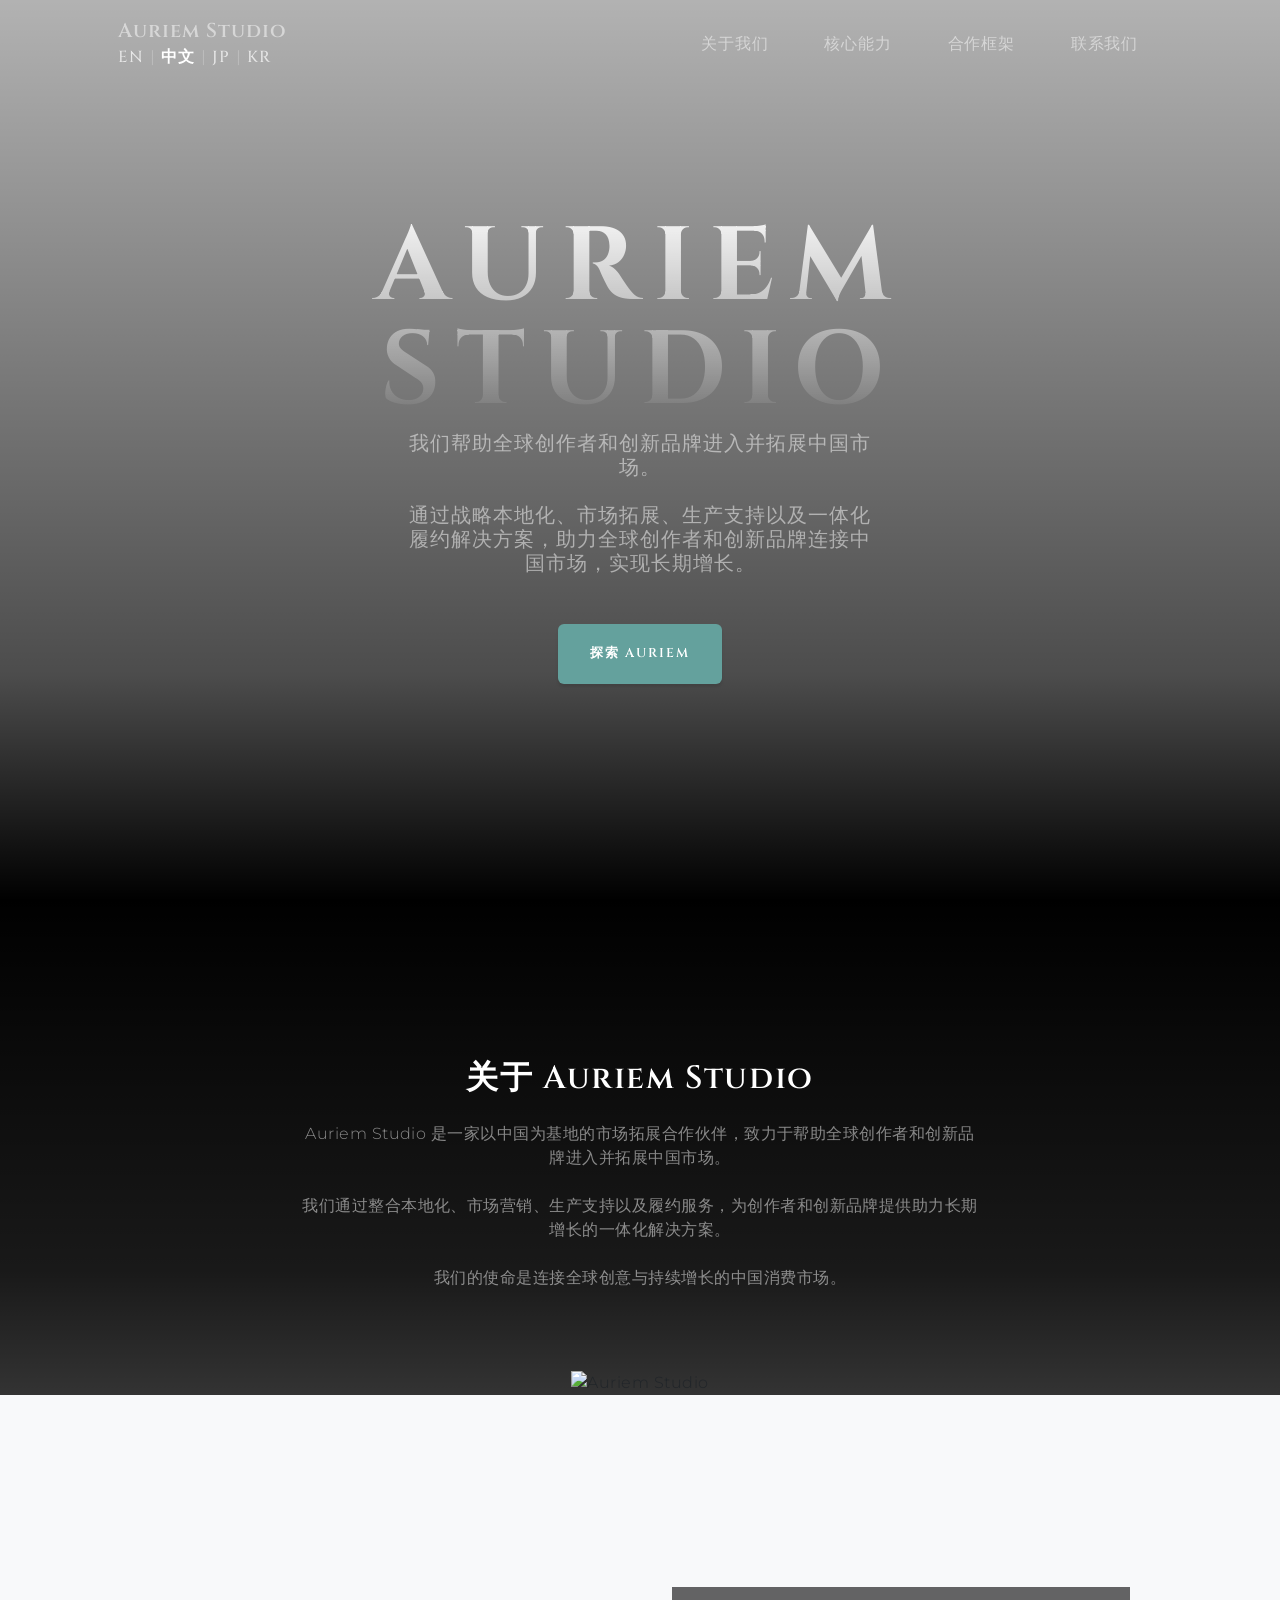
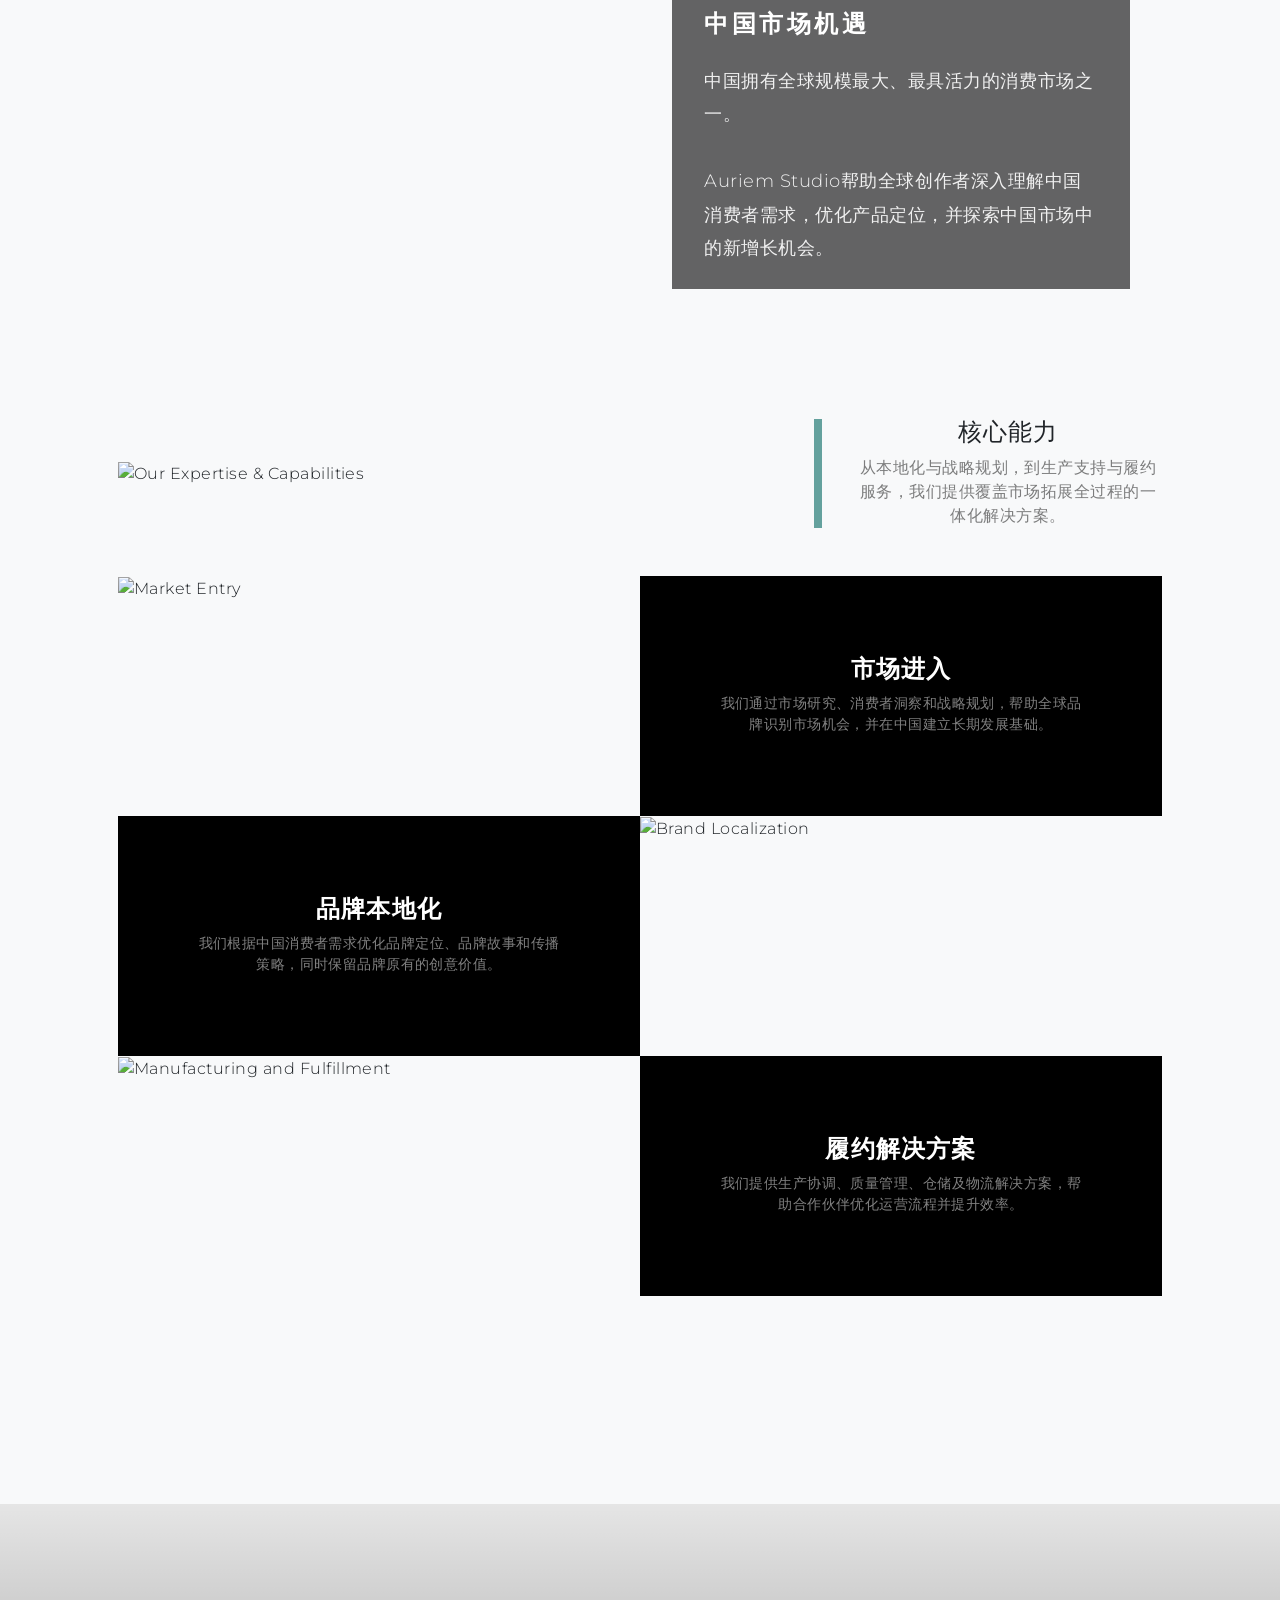
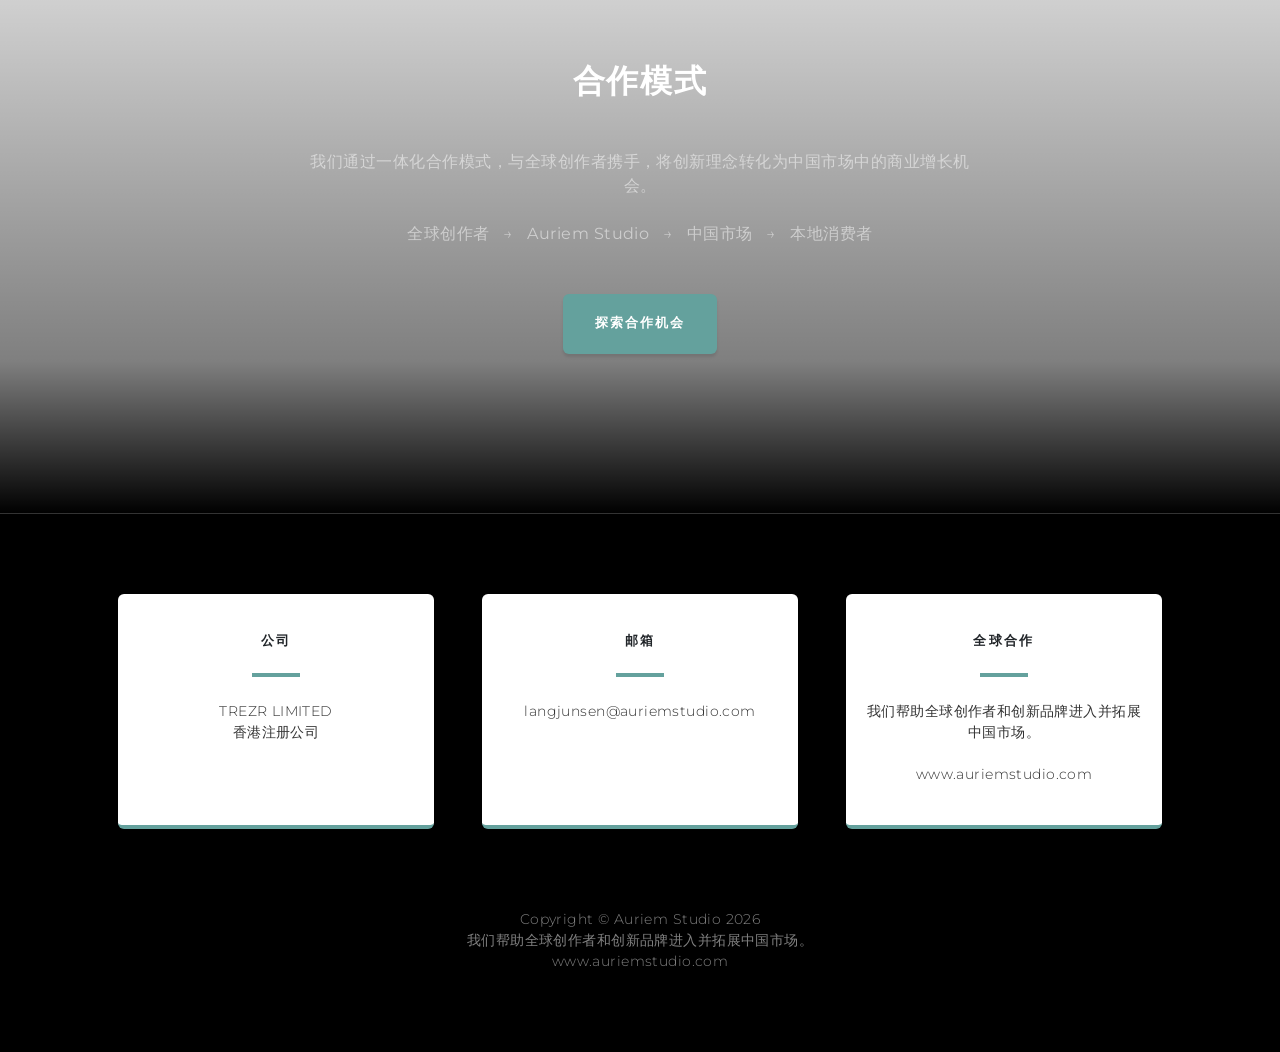
==== cn.html @ b7d70f22 "Add files via upload" ====
<!DOCTYPE html>
<html lang="zh-CN">

<head>
    <meta charset="utf-8" />
    <meta name="viewport" content="width=device-width, initial-scale=1, shrink-to-fit=no" />
    <meta name="description" content="Auriem Studio - 我们帮助全球创作者和创新品牌进入并拓展中国市场。" />
    <meta name="author" content="Auriem Studio" />
    <title>Auriem Studio | 我们帮助全球创作者和创新品牌进入并拓展中国市场。</title>
    <link rel="icon" type="image/x-icon" href="assets/favicon.ico" />

    <!-- Font Awesome -->
    <script src="https://use.fontawesome.com/releases/v6.3.0/js/all.js" crossorigin="anonymous"></script>

    <!-- Google Fonts -->
    <link href="https://fonts.googleapis.com/css2?family=Montserrat:wght@300;400;500;600;700&family=Cinzel:wght@400;500;600;700;800;900&display=swap" rel="stylesheet">

    <!-- Core theme CSS + 所有自定义样式（由 styles.css 完全接管） -->
    <link href="css/styles.css" rel="stylesheet" />

</head>

<body id="page-top">

    <!-- Navigation -->
    <nav class="navbar navbar-expand-lg navbar-light fixed-top" id="mainNav">
        <div class="container px-4 px-lg-5" style="display:flex; flex-direction:row; flex-wrap:wrap; align-items:center; justify-content:space-between; width:100%;">
            <div style="display:flex; flex-direction:column; align-items:flex-start; padding:0; margin:0;">
                <a class="navbar-brand" href="#page-top" style="padding:0; margin:0; line-height:1.2;">
                    Auriem Studio
                </a>

                <div class="language-switch" style="display:flex; align-items:center; gap:6px; padding:0; margin:0; margin-top:2px;">
                    <a href="index.html" style="padding:0; margin:0;">EN</a>
                    <span style="padding:0; margin:0;">|</span>
                    <a href="cn.html" class="active" style="padding:0; margin:0;">中文</a>
                    <span style="padding:0; margin:0;">|</span>
                    <a href="jp.html" style="padding:0; margin:0;">JP</a>
                    <span style="padding:0; margin:0;">|</span>
                    <a href="kr.html" style="padding:0; margin:0;">KR</a>
                </div>
            </div>

            <button class="navbar-toggler" type="button" data-bs-toggle="collapse" data-bs-target="#navbarResponsive"
            aria-controls="navbarResponsive" aria-expanded="false" aria-label="切换导航">
            菜单 <i class="fas fa-bars"></i>
            </button>

            <div class="collapse navbar-collapse" id="navbarResponsive" style="flex-grow:0;">
                <ul class="navbar-nav" style="display:flex; flex-direction:row; align-items:center; gap:0.5rem; margin:0; padding:0; list-style:none;">
                    <li class="nav-item"><a class="nav-link" href="#about">关于我们</a></li>
                    <li class="nav-item"><a class="nav-link" href="#projects">核心能力</a></li>
                    <li class="nav-item"><a class="nav-link" href="#signup">合作框架</a></li>
                    <li class="nav-item"><a class="nav-link" href="#contact">联系我们</a></li>
                </ul>
            </div>
        </div>
    </nav>


    <!-- Masthead -->
    <header class="masthead">
        <div class="container px-4 px-lg-5 d-flex h-100 align-items-center justify-content-center">
            <div class="d-flex justify-content-center">
                <div class="text-center">

                    <h1 class="mx-auto my-0 text-uppercase">
                        Auriem Studio
                    </h1>

                    <h2 class="text-white-50 mx-auto mt-2 mb-5">

                        我们帮助全球创作者和创新品牌进入并拓展中国市场。

                        <br><br>

                        通过战略本地化、市场拓展、生产支持以及一体化履约解决方案，助力全球创作者和创新品牌连接中国市场，实现长期增长。

                    </h2>


                    <a class="btn btn-primary" href="#about">
                        探索 AURIEM
                    </a>

                </div>
            </div>
        </div>
    </header>


    <!-- About Auriem Studio -->

    <section class="about-section text-center" id="about">

        <div class="container px-4 px-lg-5">

            <div class="row gx-4 gx-lg-5 justify-content-center">

                <div class="col-lg-8">

                    <h2 class="text-white mb-4">
                        关于 Auriem Studio
                    </h2>


                    <p class="text-white-50">

                        Auriem Studio 是一家以中国为基地的市场拓展合作伙伴，致力于帮助全球创作者和创新品牌进入并拓展中国市场。

                        <br><br>

                        我们通过整合本地化、市场营销、生产支持以及履约服务，为创作者和创新品牌提供助力长期增长的一体化解决方案。

                        <br><br>

                        我们的使命是连接全球创意与持续增长的中国消费市场。

                    </p>

                </div>

            </div>


            <img class="img-fluid" src="assets/img/ipad.png" alt="Auriem Studio" />

        </div>

    </section><!-- China Market Opportunity -->

<section class="projects-section bg-light" id="china-opportunity">
    <div class="container px-4 px-lg-5">

        <div class="row gx-0 mb-5 mb-lg-0 justify-content-center">

            <div class="col-lg-6">
                <!-- 留空 -->
            </div>

            <div class="col-lg-6" style="background:transparent !important; display:flex; justify-content:flex-start; align-items:flex-start;">

                <div style="display:inline-block; width:auto; max-width:100%; background:rgba(0,0,0,0.6); padding:1.5rem 2rem; text-align:left; margin:0;">

                    <h4 style="color:#fff; font-family:'Cinzel',serif; font-weight:600; letter-spacing:0.15em; margin-bottom:1.5rem; text-align:left;">
                        中国市场机遇
                    </h4>


                    <p style="color:rgba(255,255,255,0.9); font-family:'Montserrat',sans-serif; font-weight:300; font-size:1.1rem; line-height:1.9; text-align:left; margin:0;">

                        中国拥有全球规模最大、最具活力的消费市场之一。

                        <br><br>

                        Auriem Studio帮助全球创作者深入理解中国消费者需求，优化产品定位，并探索中国市场中的新增长机会。

                    </p>

                </div>

            </div>

        </div>

    </div>
</section>



<!-- Our Expertise & Capabilities -->

<section class="projects-section bg-light" id="projects">

    <div class="container px-4 px-lg-5">


        <div class="row gx-0 mb-4 mb-lg-5 align-items-center">


            <div class="col-xl-8 col-lg-7">

                <img class="img-fluid mb-3 mb-lg-0" src="assets/img/diqiu.jpg" alt="Our Expertise &amp; Capabilities">

            </div>



            <div class="col-xl-4 col-lg-5">

                <div class="featured-text text-center text-lg-left">


                    <h4>
                        核心能力
                    </h4>


                    <p class="text-black-50 mb-0">

                        从本地化与战略规划，到生产支持与履约服务，我们提供覆盖市场拓展全过程的一体化解决方案。

                    </p>


                </div>

            </div>


        </div>





        <!-- Market Entry -->


        <div class="row gx-0 mb-5 mb-lg-0 justify-content-center">


            <div class="col-lg-6">

                <img class="img-fluid" src="assets/img/lianjie.jpg" alt="Market Entry">

            </div>



            <div class="col-lg-6">


                <div class="bg-black text-center h-100 project">


                    <div class="d-flex h-100">


                        <div class="project-text w-100 my-auto text-center text-lg-left">


                            <h4 class="text-white">
                                市场进入
                            </h4>



                            <p class="mb-0 text-white-50">

                                我们通过市场研究、消费者洞察和战略规划，帮助全球品牌识别市场机会，并在中国建立长期发展基础。

                            </p>



                        </div>


                    </div>


                </div>


            </div>


        </div>








        <!-- Brand Localization -->


        <div class="row gx-0 justify-content-center">


            <div class="col-lg-6">

                <img class="img-fluid" src="assets/img/beijing.jpg" alt="Brand Localization">

            </div>




            <div class="col-lg-6 order-lg-first">


                <div class="bg-black text-center h-100 project">


                    <div class="d-flex h-100">


                        <div class="project-text w-100 my-auto text-center text-lg-right">


                            <h4 class="text-white">

                                品牌本地化

                            </h4>



                            <p class="mb-0 text-white-50">

                                我们根据中国消费者需求优化品牌定位、品牌故事和传播策略，同时保留品牌原有的创意价值。

                            </p>



                        </div>


                    </div>


                </div>


            </div>


        </div>








        <!-- Manufacturing & Fulfillment -->


        <div class="row gx-0 mb-5 justify-content-center">


            <div class="col-lg-6">


                <img class="img-fluid" src="assets/img/tianjin.jpg" alt="Manufacturing and Fulfillment">


            </div>





            <div class="col-lg-6">


                <div class="bg-black text-center h-100 project">


                    <div class="d-flex h-100">


                        <div class="project-text w-100 my-auto text-center text-lg-left">


                            <h4 class="text-white">

                                履约解决方案

                            </h4>





                            <p class="mb-0 text-white-50">


                                我们提供生产协调、质量管理、仓储及物流解决方案，帮助合作伙伴优化运营流程并提升效率。


                            </p>



                        </div>


                    </div>


                </div>


            </div>


        </div>


    </div>


</section><!-- Partnership Framework -->

<section class="signup-section" id="signup">

    <div class="container px-4 px-lg-5">

        <div class="row gx-4 gx-lg-5">

            <div class="col-md-10 col-lg-8 mx-auto text-center">


                <i class="far fa-paper-plane fa-2x mb-2 text-white"></i>


                <h2 class="text-white mb-5">

                    合作模式

                </h2>




                <p class="text-white-50 mb-5">


                    我们通过一体化合作模式，与全球创作者携手，将创新理念转化为中国市场中的商业增长机会。


                    <br><br>



                    <strong>
                        全球创作者
                    </strong>


                    &nbsp; → &nbsp;


                    <strong>
                        Auriem Studio
                    </strong>


                    &nbsp; → &nbsp;


                    <strong>
                        中国市场
                    </strong>


                    &nbsp; → &nbsp;


                    <strong>
                        本地消费者
                    </strong>



                </p>






                <a class="btn btn-primary" href="mailto:langjunsen@auriemstudio.com">

                    探索合作机会

                </a>




            </div>


        </div>


    </div>


</section>









<!-- Contact -->

<section class="contact-section bg-black" id="contact">


    <div class="container px-4 px-lg-5">


        <div class="row gx-4 gx-lg-5">





            <div class="col-md-4 mb-3 mb-md-0">


                <div class="card py-4 h-100">


                    <div class="card-body text-center">


                        <i class="fas fa-building text-primary mb-2"></i>



                        <h4 class="text-uppercase m-0">

                            公司

                        </h4>



                        <hr class="my-4 mx-auto" />



                        <div class="small text-black-50">


                            TREZR LIMITED


                            <br>


                            香港注册公司


                        </div>



                    </div>


                </div>


            </div>








            <div class="col-md-4 mb-3 mb-md-0">


                <div class="card py-4 h-100">


                    <div class="card-body text-center">


                        <i class="fas fa-envelope text-primary mb-2"></i>



                        <h4 class="text-uppercase m-0">

                            邮箱

                        </h4>




                        <hr class="my-4 mx-auto" />




                        <div class="small text-black-50">


                            langjunsen@auriemstudio.com


                        </div>



                    </div>


                </div>


            </div>








            <div class="col-md-4 mb-3 mb-md-0">


                <div class="card py-4 h-100">


                    <div class="card-body text-center">


                        <i class="fas fa-globe text-primary mb-2"></i>




                        <h4 class="text-uppercase m-0">

                            全球合作

                        </h4>




                        <hr class="my-4 mx-auto" />




                        <div class="small text-black-50">


                            我们帮助全球创作者和创新品牌进入并拓展中国市场。


                            <br><br>


                            www.auriemstudio.com


                        </div>




                    </div>


                </div>


            </div>





        </div>


    </div>


</section>









<!-- Footer -->


<footer class="footer bg-black small text-center text-white-50">


    <div class="container px-4 px-lg-5">


        Copyright &copy; Auriem Studio 2026


        <br>


        我们帮助全球创作者和创新品牌进入并拓展中国市场。


        <br>


        www.auriemstudio.com


    </div>


</footer>









<!-- Bootstrap core JS -->


<script src="https://cdn.jsdelivr.net/npm/bootstrap@5.2.3/dist/js/bootstrap.bundle.min.js"></script>





<!-- Core theme JS -->


<script src="js/scripts.js"></script>





</body>

</html>
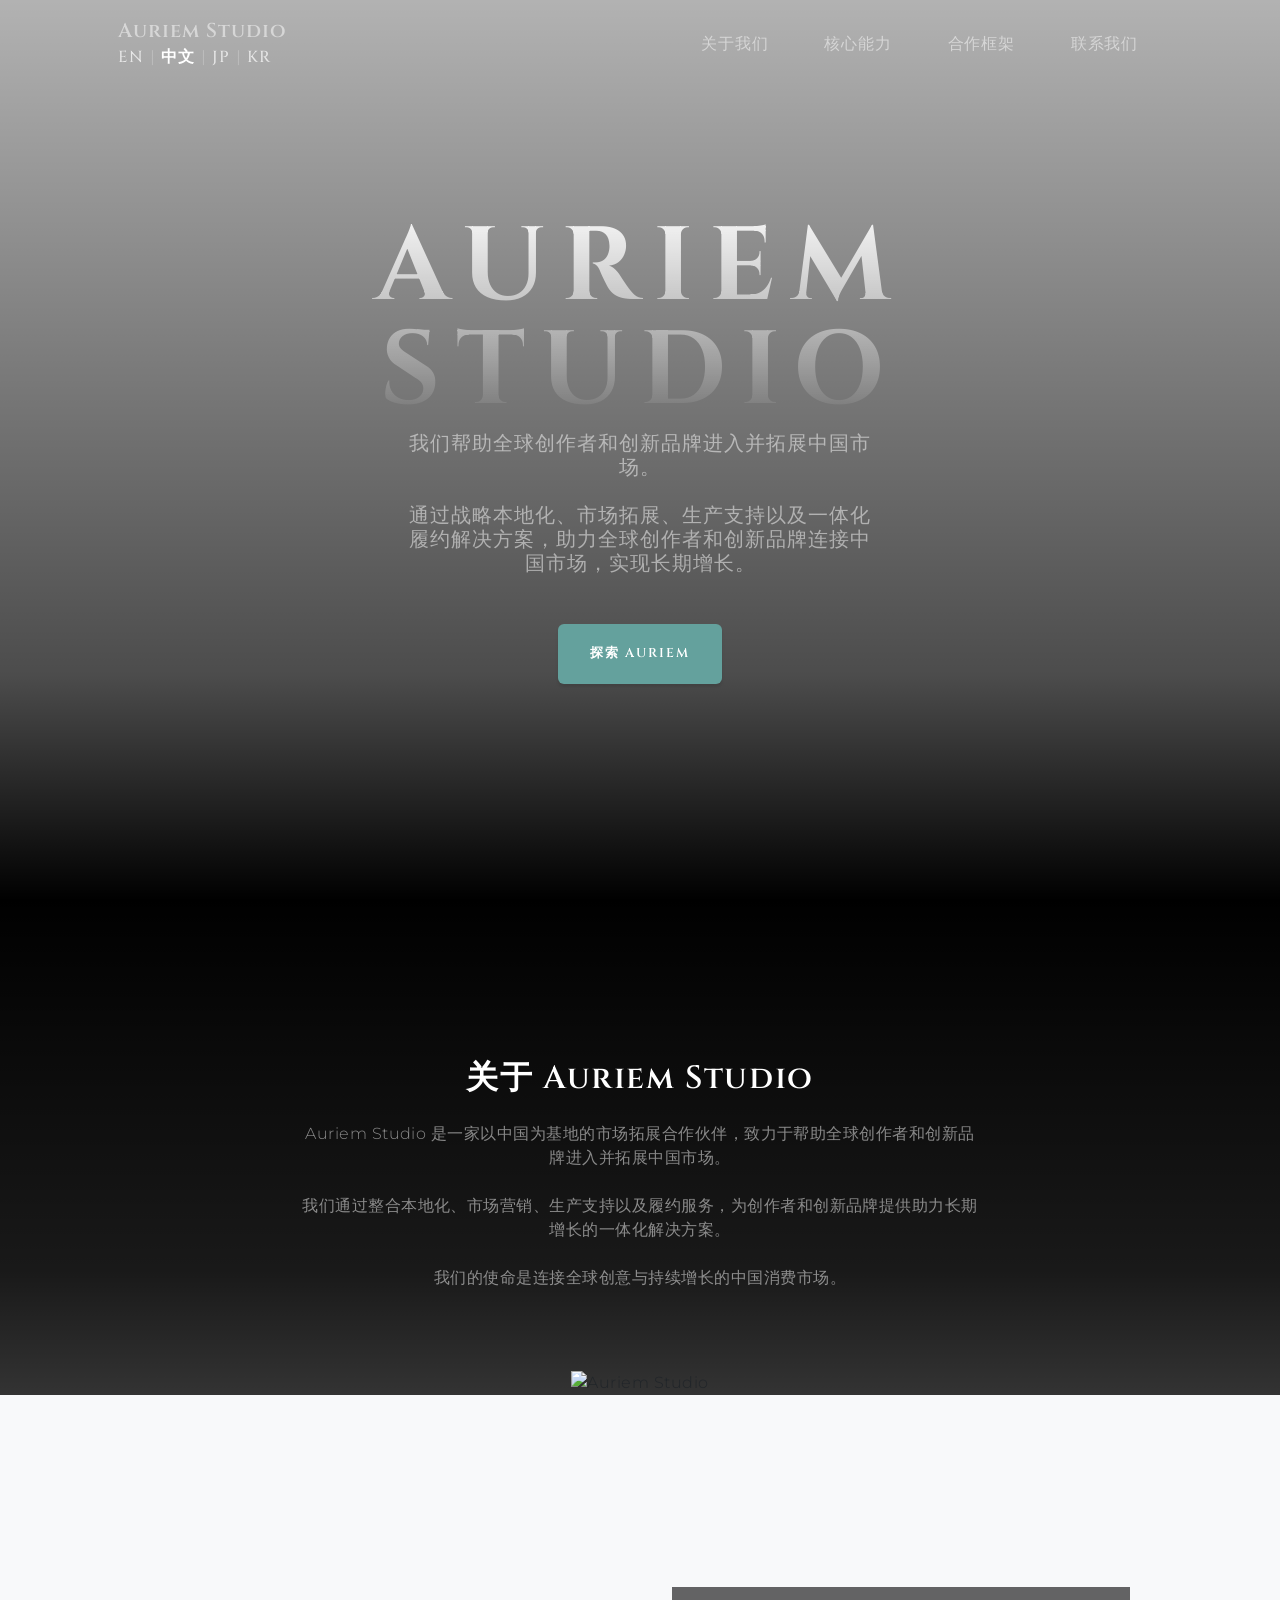
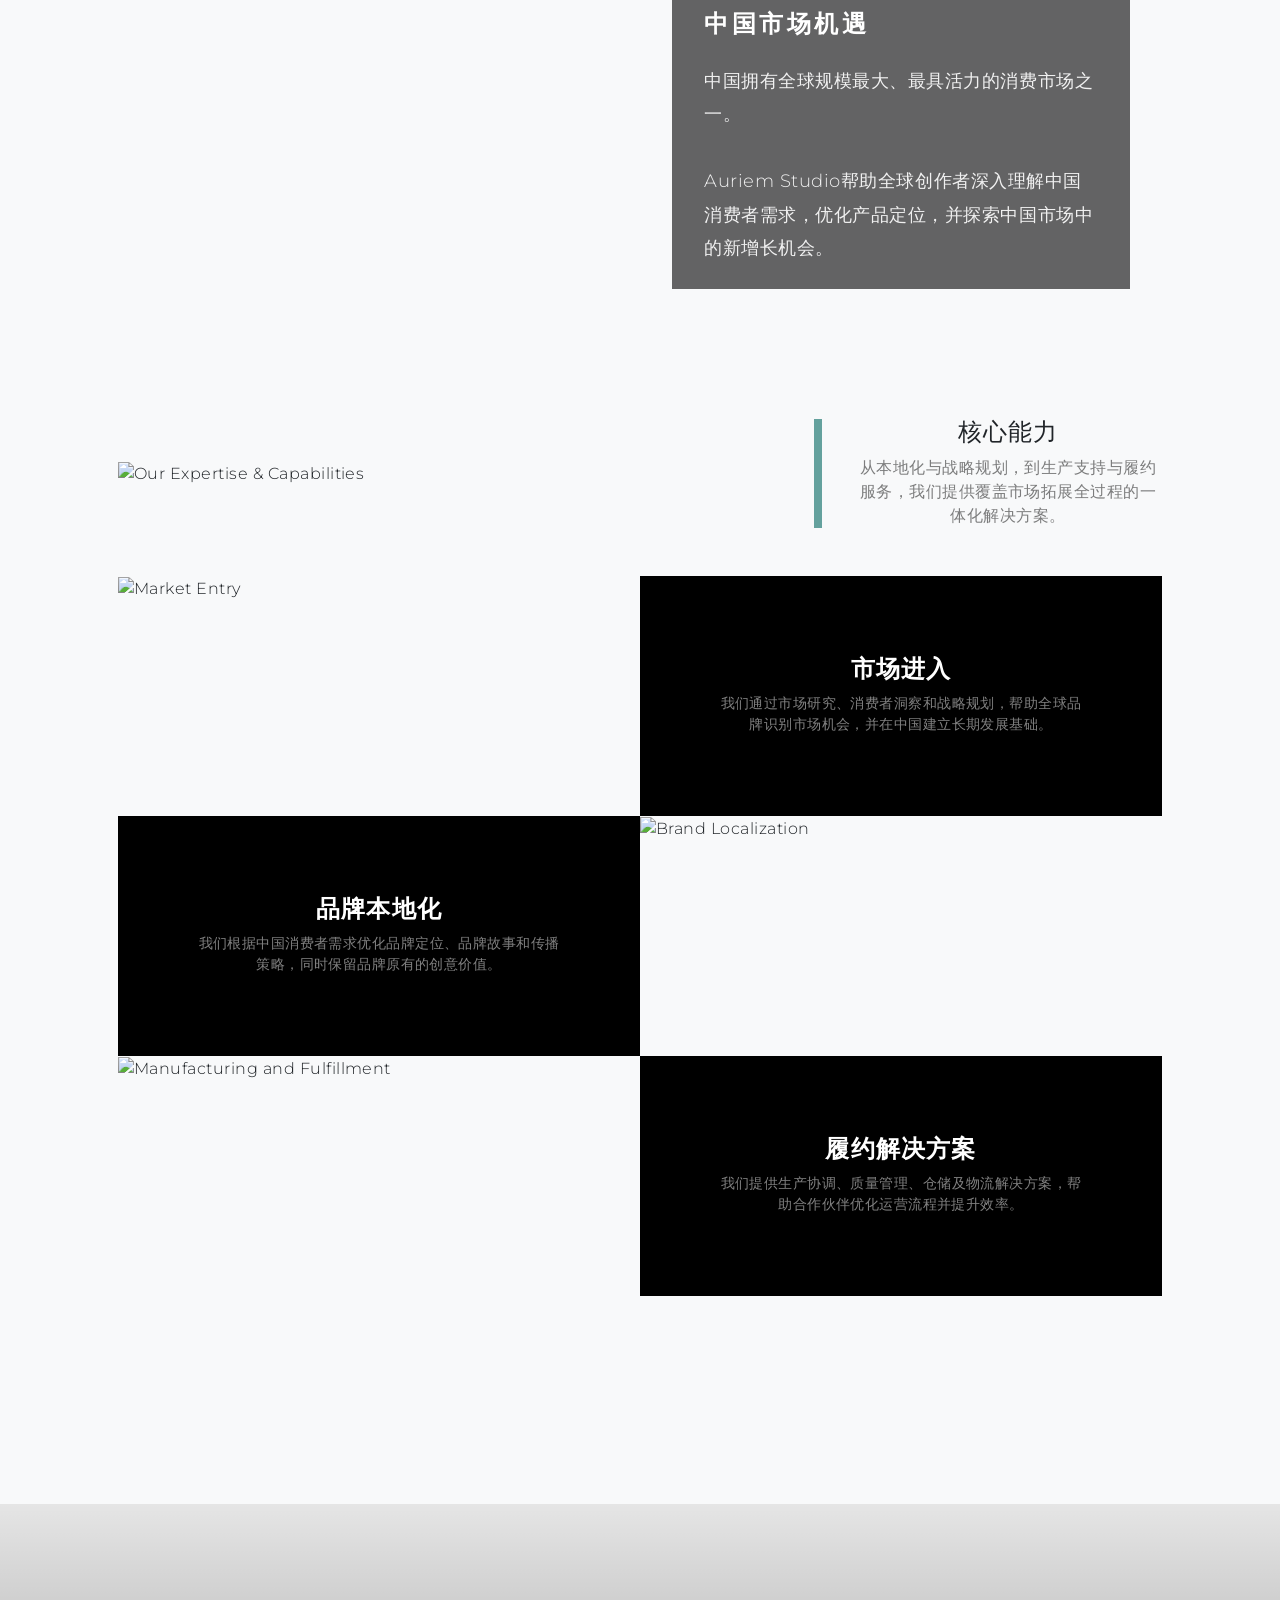
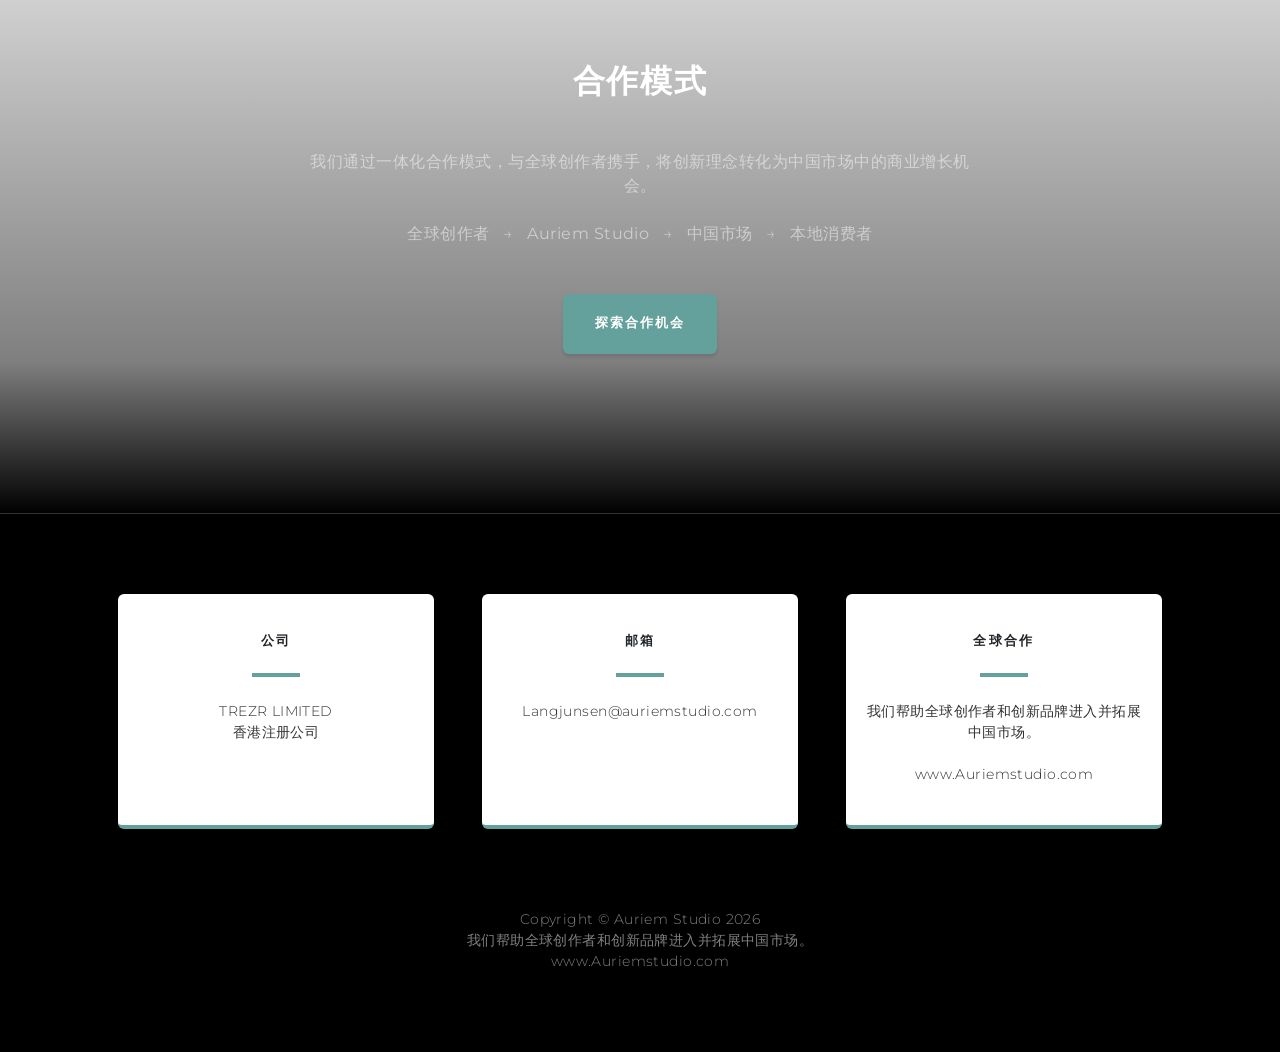
==== commit 8854530a: "Update cn.html" ====
--- a/cn.html
+++ b/cn.html
@@ -605,7 +605,7 @@
                         <div class="small text-black-50">
 
 
-                            langjunsen@auriemstudio.com
+                            Langjunsen@auriemstudio.com
 
 
                         </div>
@@ -664,7 +664,7 @@
                             <br><br>
 
 
-                            www.auriemstudio.com
+                            www.Auriemstudio.com
 
 
                         </div>
@@ -721,7 +721,7 @@
         <br>
 
 
-        www.auriemstudio.com
+        www.Auriemstudio.com
 
 
     </div>
@@ -757,4 +757,4 @@
 
 </body>
 
-</html>+</html>
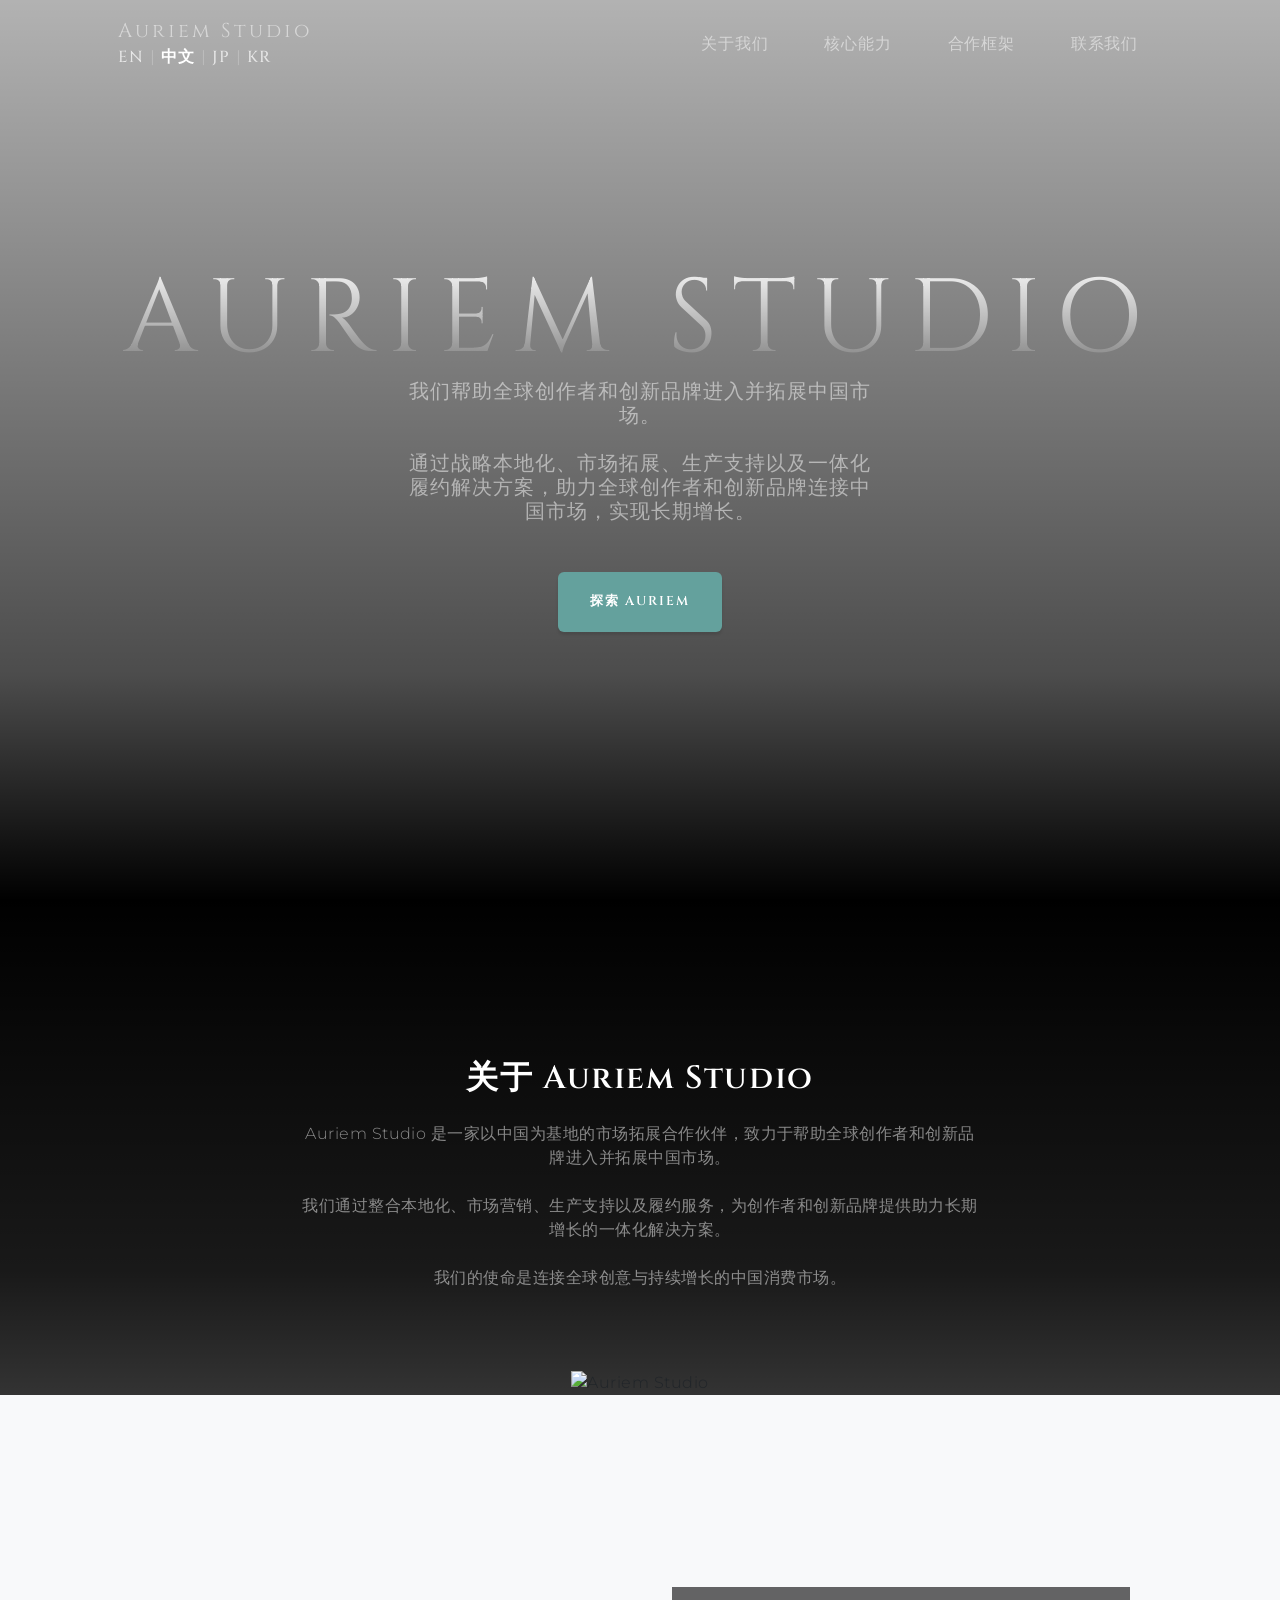
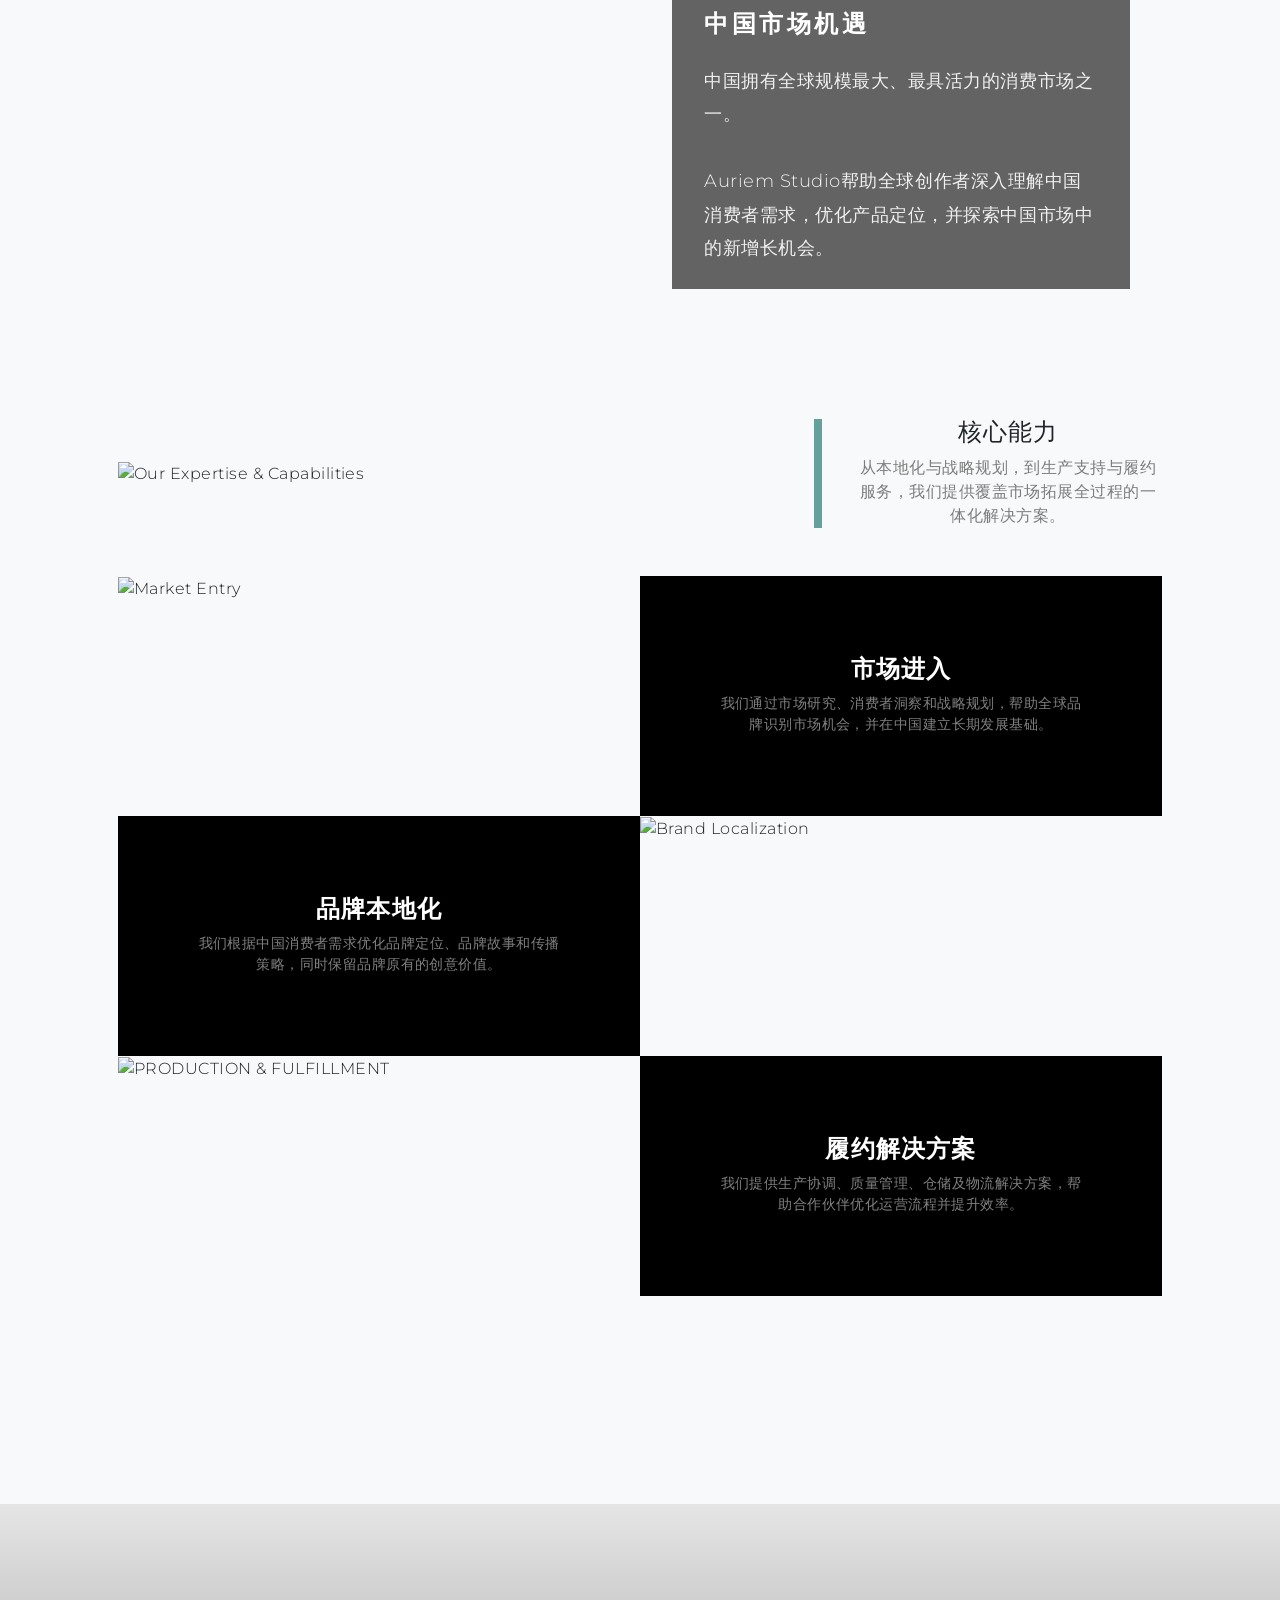
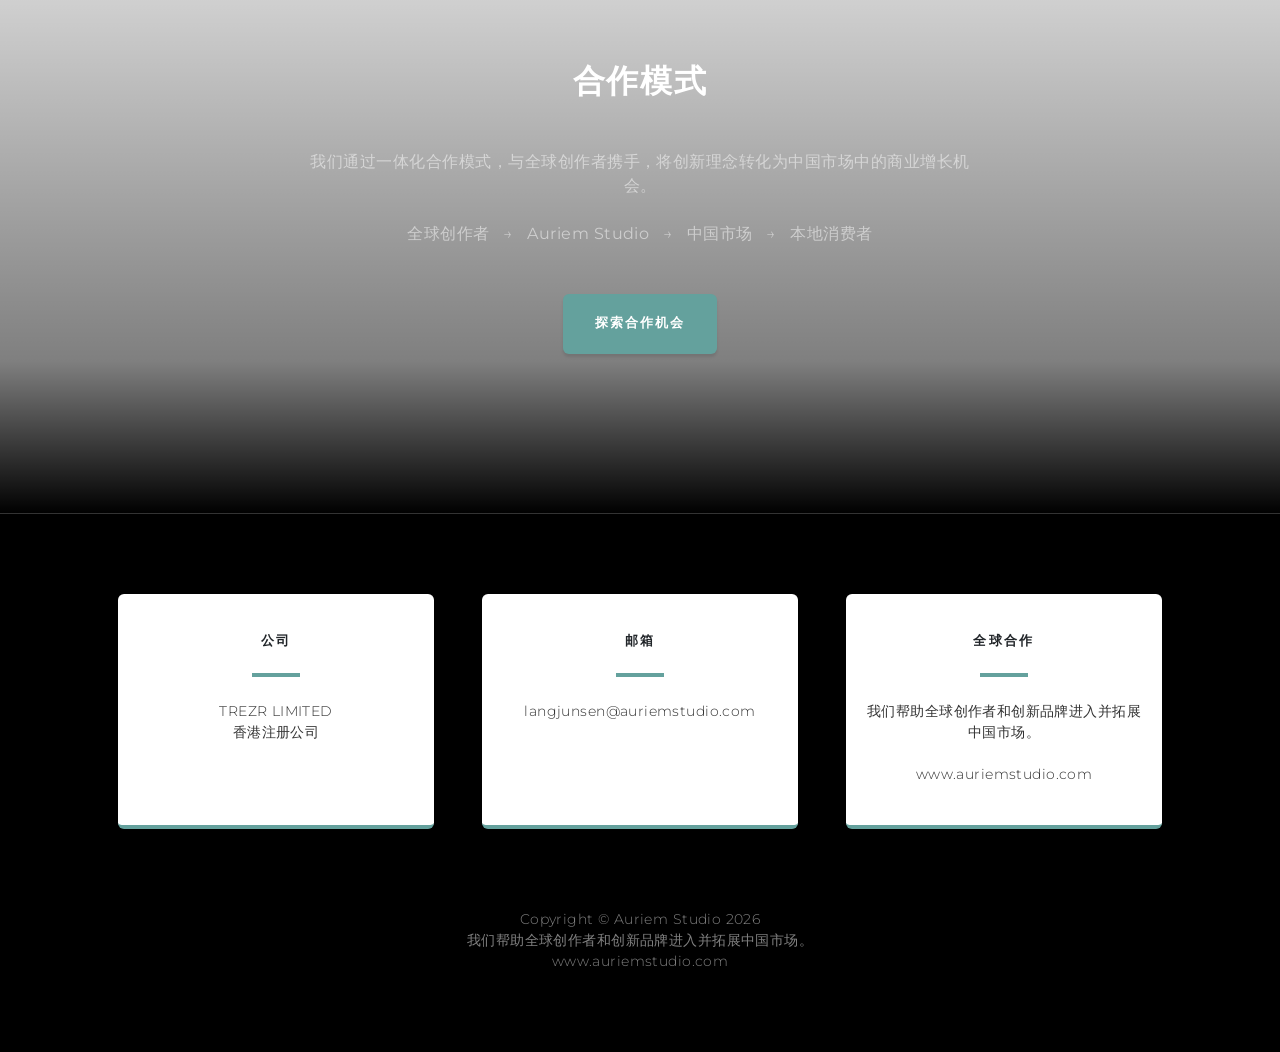
==== commit dd3234bc: "Add files via upload" ====
--- a/cn.html
+++ b/cn.html
@@ -339,7 +339,7 @@
 
 
 
-        <!-- Manufacturing & Fulfillment -->
+        <!-- PRODUCTION & FULFILLMENT -->
 
 
         <div class="row gx-0 mb-5 justify-content-center">
@@ -348,7 +348,7 @@
             <div class="col-lg-6">
 
 
-                <img class="img-fluid" src="assets/img/tianjin.jpg" alt="Manufacturing and Fulfillment">
+                <img class="img-fluid" src="assets/img/tianjin.jpg" alt="PRODUCTION & FULFILLMENT">
 
 
             </div>
@@ -605,7 +605,7 @@
                         <div class="small text-black-50">
 
 
-                            Langjunsen@auriemstudio.com
+                            langjunsen@auriemstudio.com
 
 
                         </div>
@@ -664,7 +664,7 @@
                             <br><br>
 
 
-                            www.Auriemstudio.com
+                            www.auriemstudio.com
 
 
                         </div>
@@ -721,7 +721,7 @@
         <br>
 
 
-        www.Auriemstudio.com
+        www.auriemstudio.com
 
 
     </div>
@@ -757,4 +757,4 @@
 
 </body>
 
-</html>
+</html>
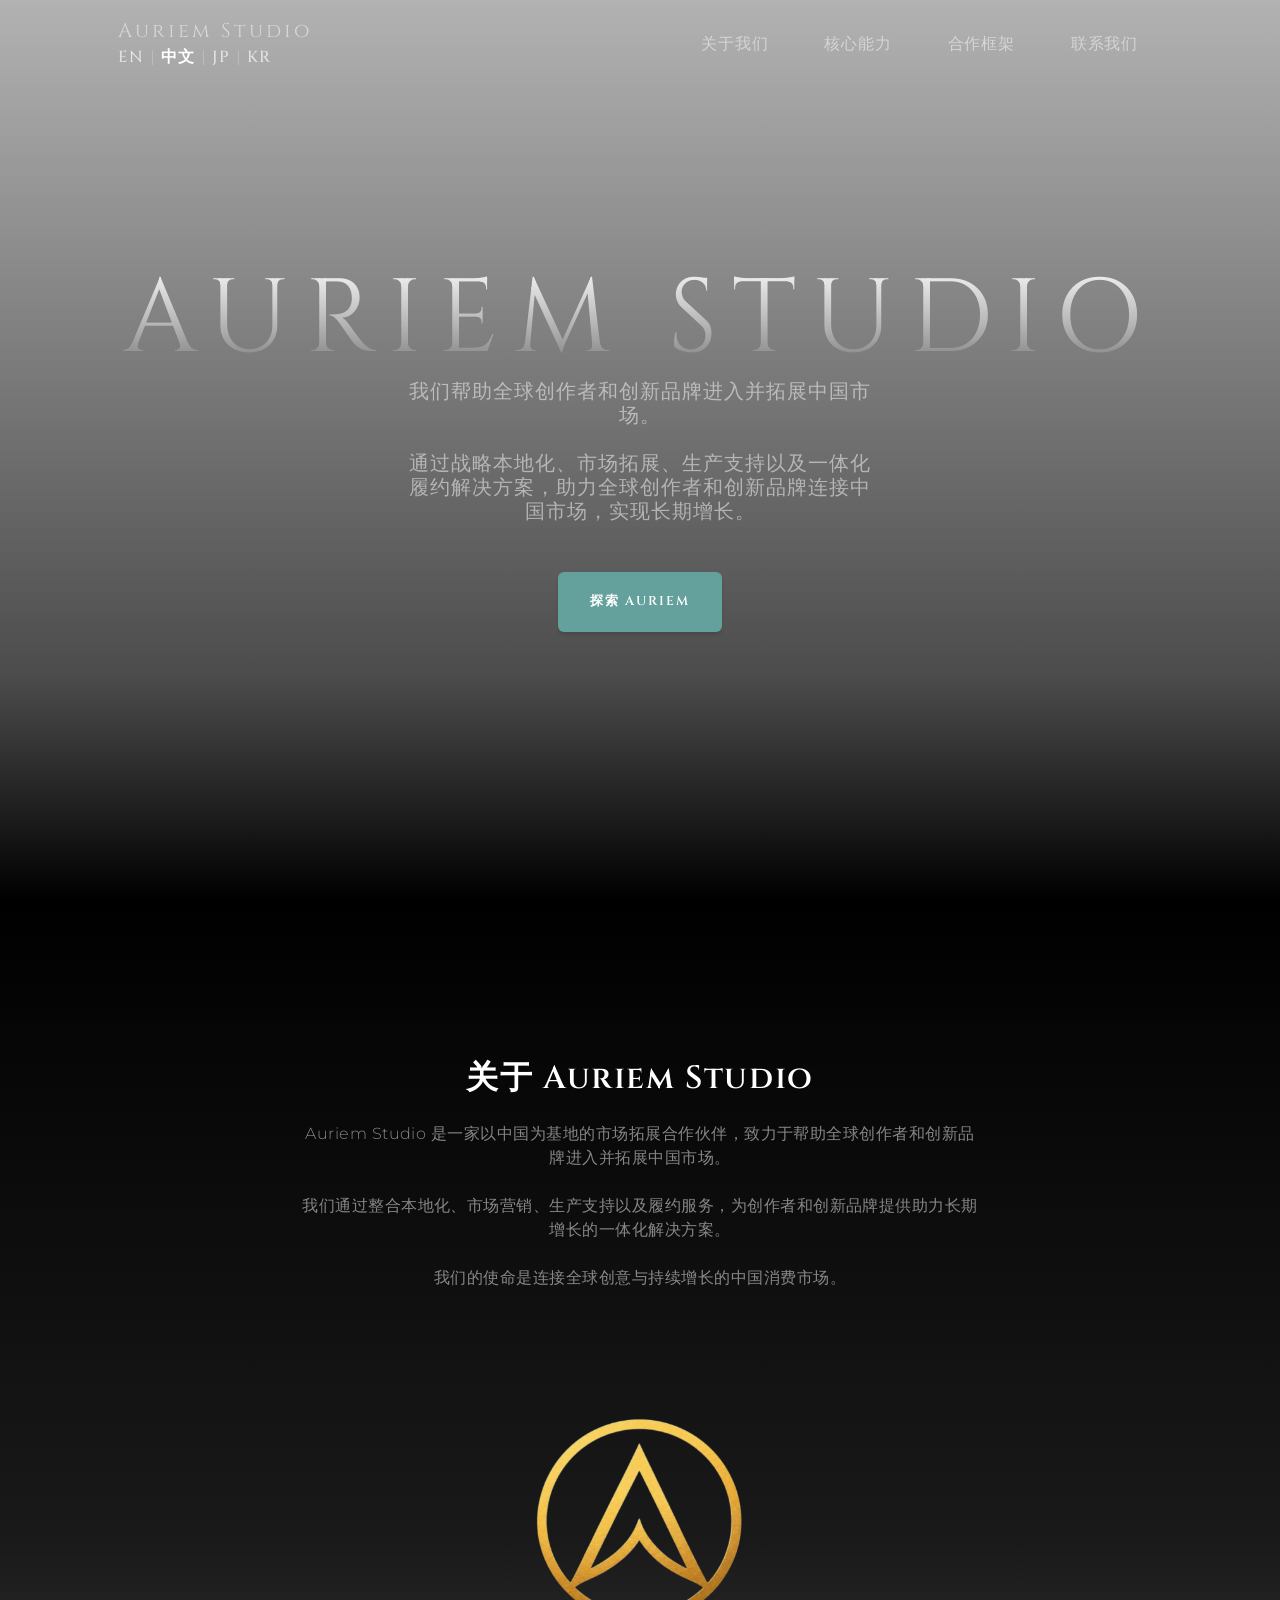
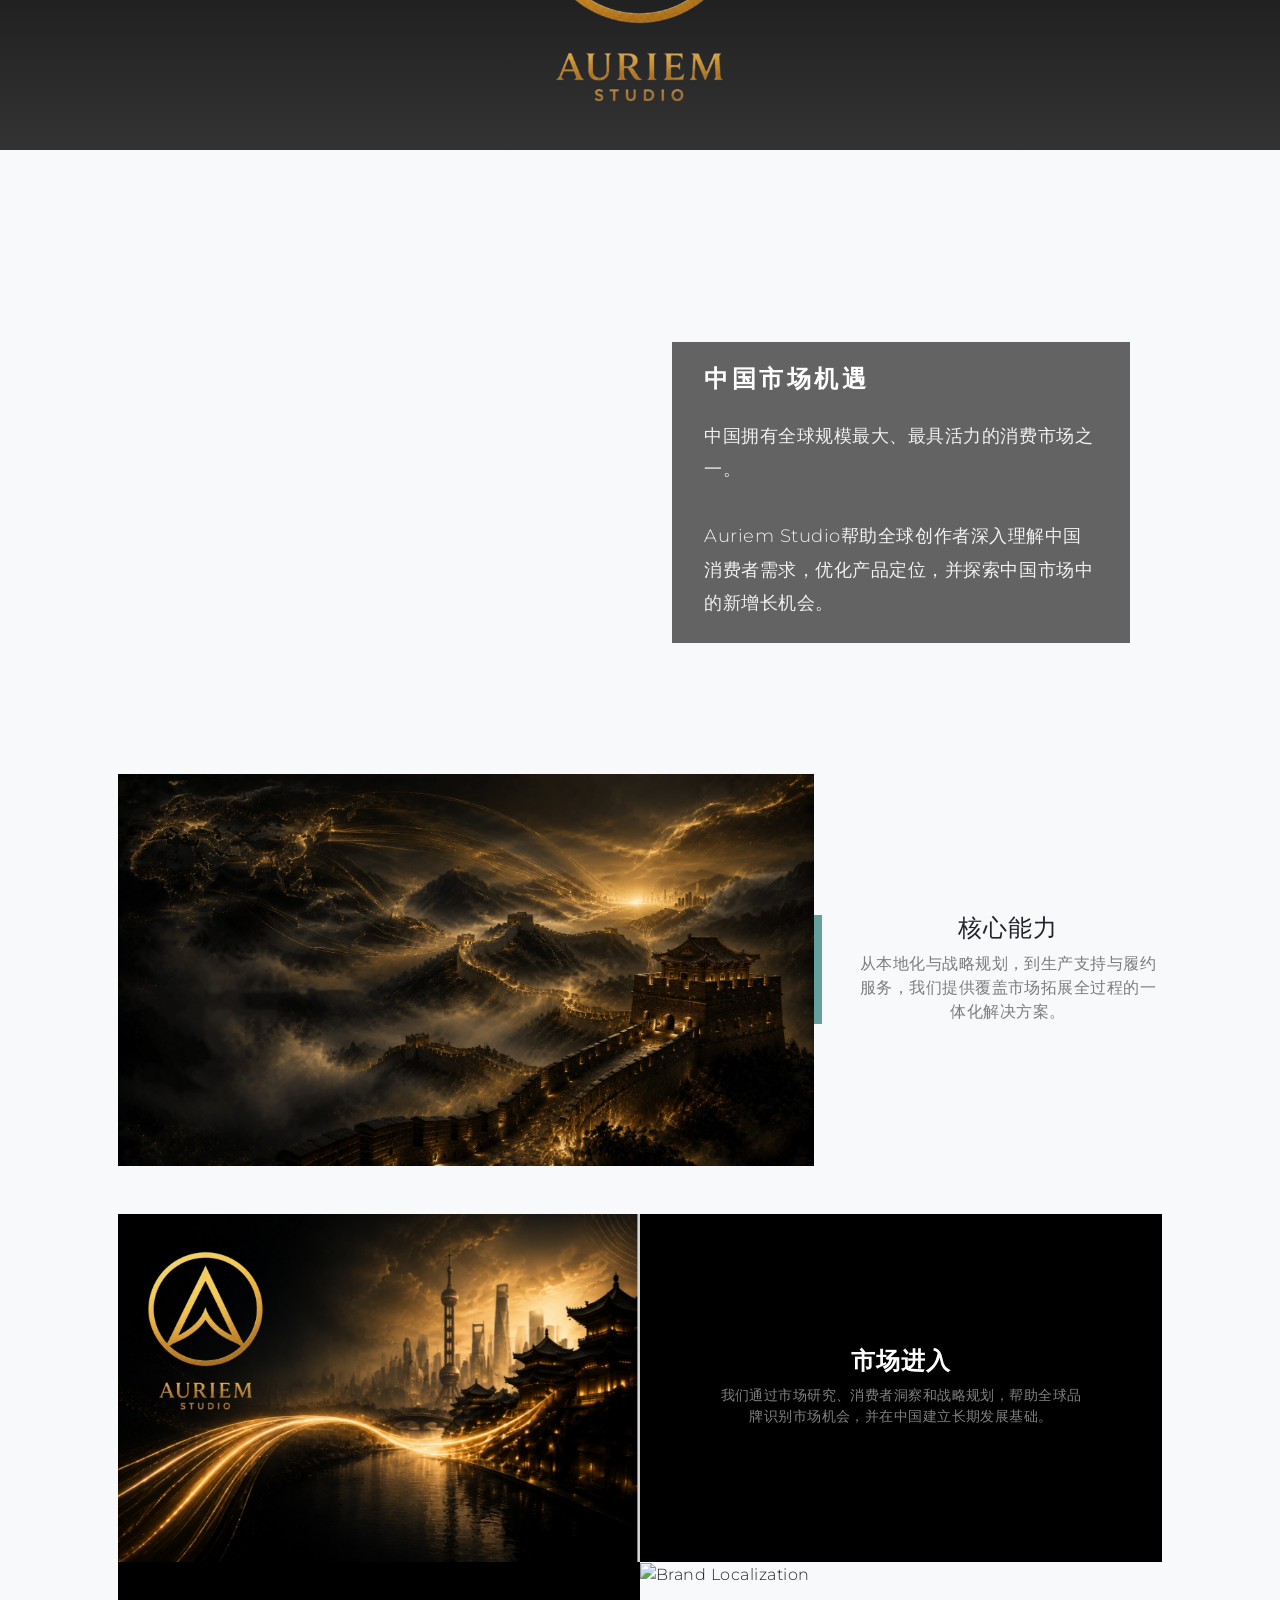
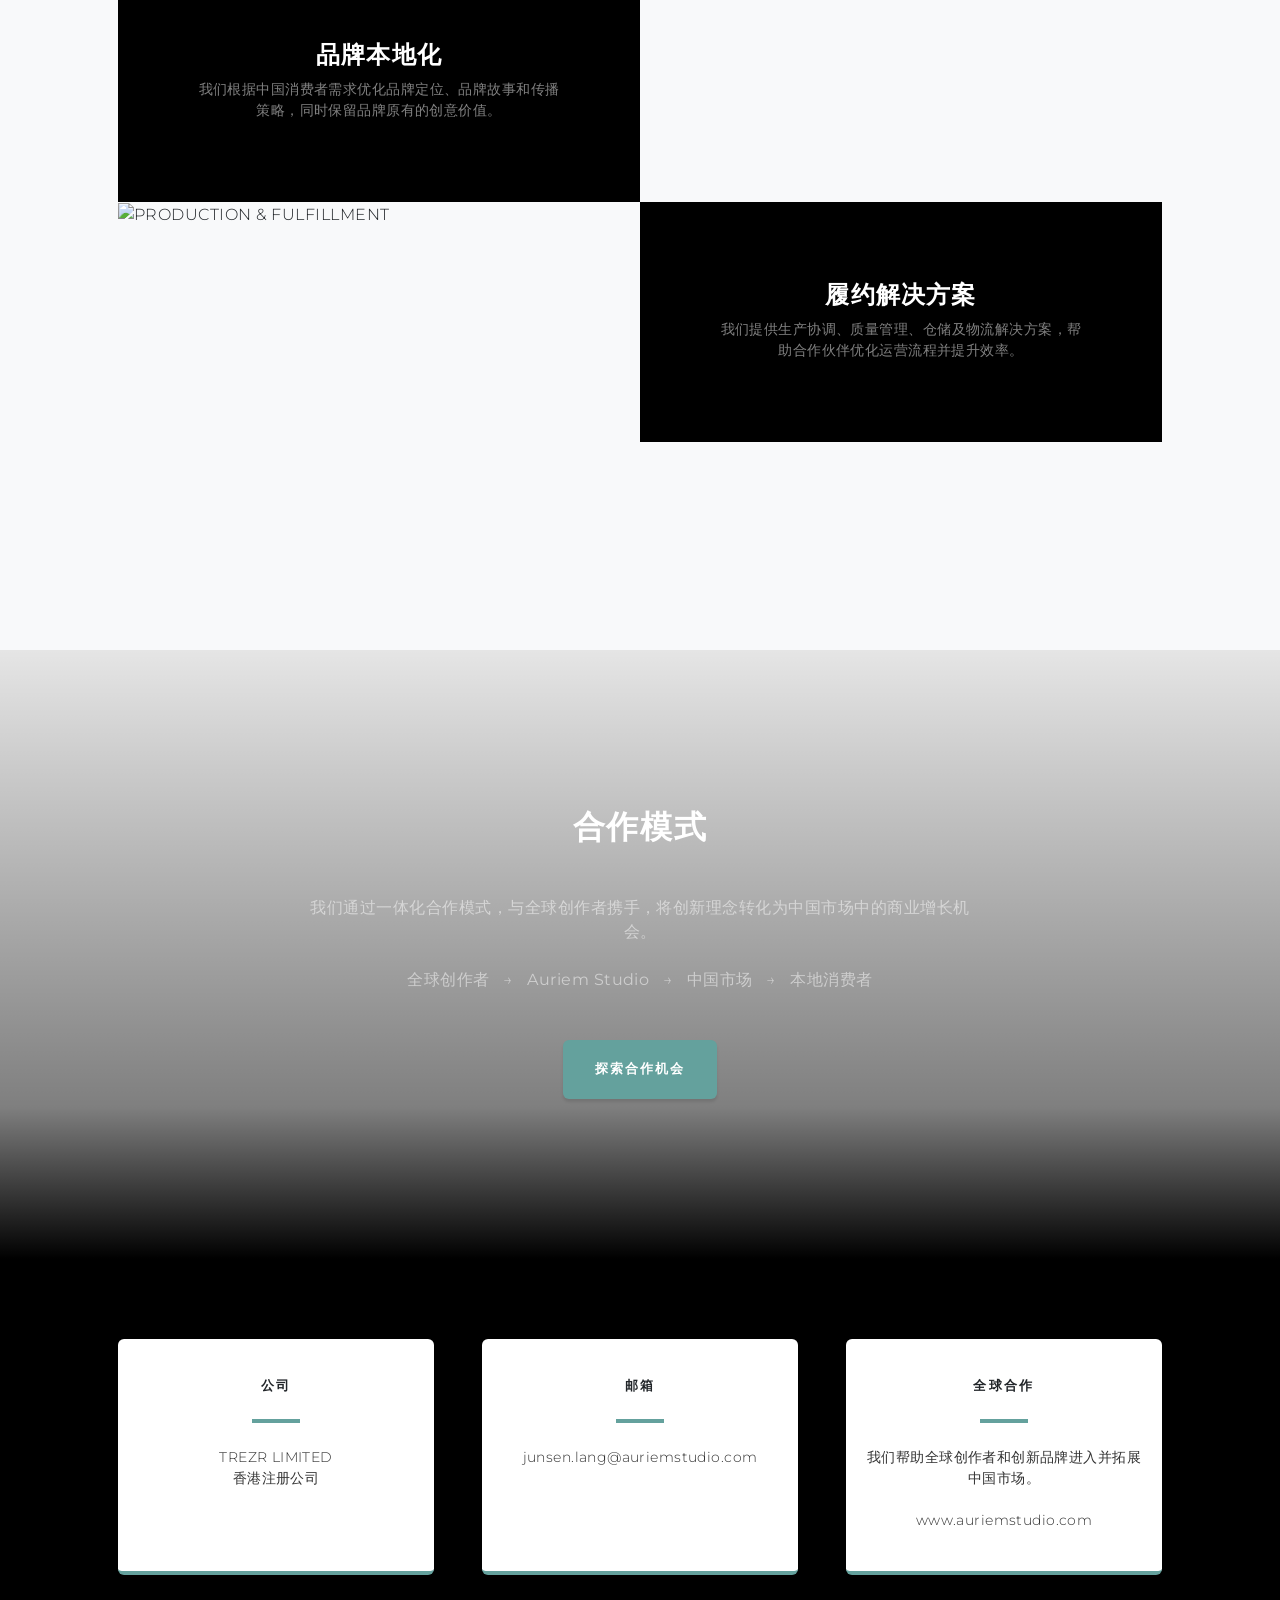
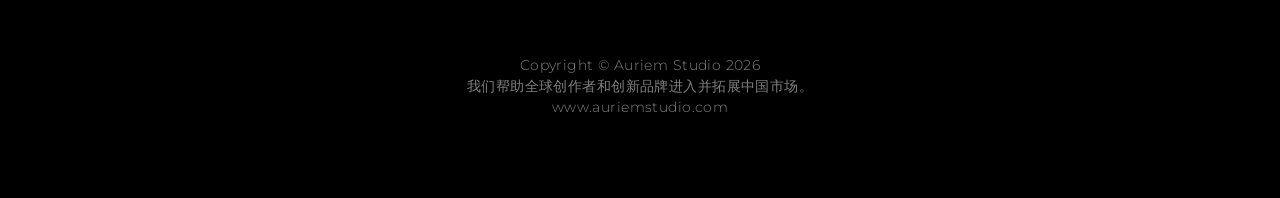
==== commit d19f08e2: "Update cn.html" ====
--- a/cn.html
+++ b/cn.html
@@ -477,7 +477,7 @@
 
 
 
-                <a class="btn btn-primary" href="mailto:langjunsen@auriemstudio.com">
+                <a class="btn btn-primary" href="mailto:junsen.lang@auriemstudio.com">
 
                     探索合作机会
 
@@ -605,7 +605,7 @@
                         <div class="small text-black-50">
 
 
-                            langjunsen@auriemstudio.com
+                            junsen.lang@auriemstudio.com
 
 
                         </div>
@@ -757,4 +757,4 @@
 
 </body>
 
-</html>+</html>
